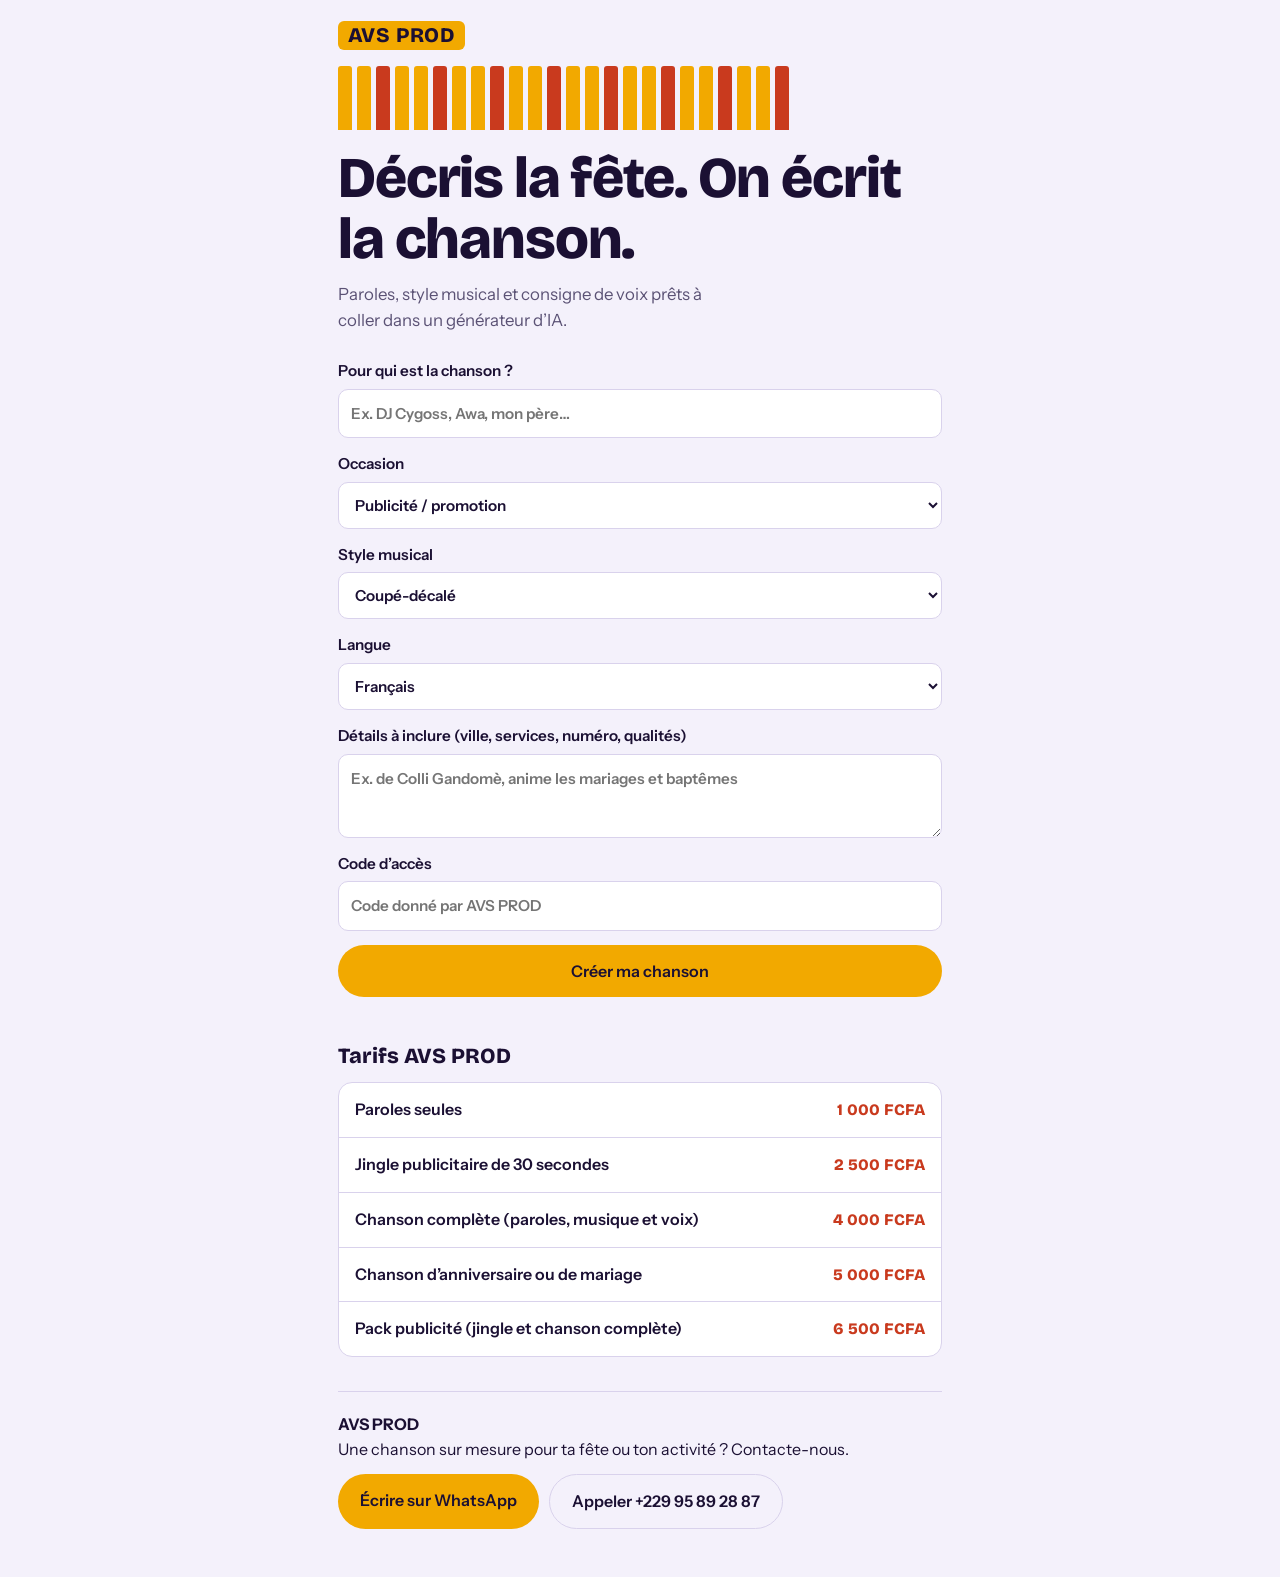
==== public/index.html @ 54320ce5 "Add initial HTML structure for Studio Chanson IA <!DOCTYPE html> <html lang="fr"> <head> <meta ch" ====
<!DOCTYPE html>
<html lang="fr">
<head>
<meta charset="utf-8">
<meta name="viewport" content="width=device-width, initial-scale=1, viewport-fit=cover">
<title>Studio Chanson IA</title>
<link href="https://fonts.googleapis.com/css2?family=Bricolage+Grotesque:wght@500;800&family=Instrument+Sans:wght@400;600&display=swap" rel="stylesheet">
<style>
:root{--bg:#F4F1FB;--ink:#1B1033;--mut:#5B5275;--card:#FFFFFF;--line:#D9D2EC;--sun:#F2A900;--sunink:#1B1033;--red:#C93A1E;box-sizing:border-box;padding-top:env(safe-area-inset-top,0px);padding-bottom:env(safe-area-inset-bottom,0px)}
@media (prefers-color-scheme:dark){:root:not([data-theme="light"]){--bg:#150C2B;--ink:#F4EEFF;--mut:#B3A8D1;--card:#21163F;--line:#3A2C63;--sun:#FFC93C;--sunink:#1B1033;--red:#FF7A59;color-scheme:dark}}
:root[data-theme="dark"]{--bg:#150C2B;--ink:#F4EEFF;--mut:#B3A8D1;--card:#21163F;--line:#3A2C63;--sun:#FFC93C;--sunink:#1B1033;--red:#FF7A59;color-scheme:dark}
*,*::before,*::after{box-sizing:inherit}
html{scroll-padding-top:env(safe-area-inset-top,0px)}
body{margin:0;background:var(--bg);color:var(--ink);font-family:"Instrument Sans",system-ui,sans-serif;line-height:1.55}
main{max-width:640px;margin:0 auto;padding:20px 18px 48px}
h1,h2{font-family:"Bricolage Grotesque",system-ui,sans-serif;line-height:1.05;margin:0}
h1{font-size:clamp(2.3rem,9vw,3.6rem);font-weight:800;letter-spacing:-.02em;margin:18px 0 12px}
h2{font-size:1.35rem;font-weight:800}
.lead{color:var(--mut);font-size:1.05rem;margin:0 0 20px;max-width:34ch}
.eq{display:flex;align-items:flex-end;gap:5px;height:64px}
.eq i{flex:1;max-width:14px;background:var(--sun);border-radius:3px 3px 0 0;height:100%;transform-origin:bottom;animation:bounce 1.1s ease-in-out infinite alternate}
.eq i:nth-child(3n){background:var(--red)}
@keyframes bounce{from{transform:scaleY(.15)}to{transform:scaleY(1)}}
@media (prefers-reduced-motion:reduce){.eq i{animation:none;transform:scaleY(.6)}}
form{display:grid;gap:14px;margin:26px 0}
label{display:grid;gap:6px;font-weight:600;font-size:.95rem}
input,select,textarea{font:inherit;color:var(--ink);background:var(--card);border:1.5px solid var(--line);border-radius:10px;padding:12px;width:100%}
textarea{min-height:84px;resize:vertical}
:focus-visible{outline:3px solid var(--sun);outline-offset:2px}
button,.btn{font:inherit;font-weight:600;cursor:pointer;border-radius:999px;border:0;padding:14px 22px;background:var(--sun);color:var(--sunink);text-decoration:none;display:inline-block;text-align:center}
button.ghost,.btn.ghost{background:transparent;color:var(--ink);border:1.5px solid var(--line)}
button:disabled{opacity:.6;cursor:wait}
#err{color:var(--red);font-weight:600;margin:0}
.res{display:none;gap:18px;margin-top:8px}
.res.on{display:grid}
.box{background:var(--card);border:1.5px solid var(--line);border-radius:14px;padding:16px}
.box pre{white-space:pre-wrap;word-wrap:break-word;font:inherit;margin:10px 0 14px}
.row{display:flex;flex-wrap:wrap;gap:10px}
.small{color:var(--mut);font-size:.9rem;margin:0 0 12px}
.brand{font-family:"Bricolage Grotesque",system-ui,sans-serif;font-weight:800;font-size:1.3rem;letter-spacing:.02em;margin:0 0 14px;color:var(--ink)}
.brand span{background:var(--sun);color:var(--sunink);padding:2px 10px;border-radius:6px}
footer{margin-top:34px;padding-top:20px;border-top:1.5px solid var(--line)}
footer p{margin:0 0 12px}
.tarifs{margin-top:34px}
.tarifs dl{margin:14px 0 0;border:1.5px solid var(--line);border-radius:14px;background:var(--card);overflow:hidden}
.tarifs .t{display:flex;justify-content:space-between;align-items:baseline;gap:14px;padding:14px 16px}
.tarifs .t+.t{border-top:1.5px solid var(--line)}
.tarifs dt{font-weight:600}
.tarifs dd{margin:0;font-family:"Bricolage Grotesque",system-ui,sans-serif;font-weight:800;white-space:nowrap;color:var(--red)}
</style>
</head>
<body>
<main>
<p class="brand"><span>AVS PROD</span></p>
<div class="eq" aria-hidden="true" id="eq"></div>
<h1>Décris la fête. On écrit la chanson.</h1>
<p class="lead">Paroles, style musical et consigne de voix prêts à coller dans un générateur d’IA.</p>

<form id="f">
<label>Pour qui est la chanson ?
<input id="nom" required placeholder="Ex. DJ Cygoss, Awa, mon père…"></label>
<label>Occasion
<select id="occ"><option>Publicité / promotion</option><option>Anniversaire</option><option>Mariage</option><option>Baptême</option><option>Hommage</option><option>Simple plaisir</option></select></label>
<label>Style musical
<select id="sty"><option>Coupé-décalé</option><option>Afrobeat</option><option>Amapiano</option><option>Zouk</option><option>Gospel</option><option>Rap</option><option>Reggae</option></select></label>
<label>Langue
<select id="lng"><option>Français</option><option>Français avec quelques mots en fon</option><option>Anglais</option></select></label>
<label>Détails à inclure (ville, services, numéro, qualités)
<textarea id="det" placeholder="Ex. de Colli Gandomè, anime les mariages et baptêmes"></textarea></label>
<label>Code d’accès
<input id="code" type="password" required autocomplete="off" placeholder="Code donné par AVS PROD"></label>
<button type="submit" id="go">Créer ma chanson</button>
<p id="err" role="alert"></p>
</form>

<section class="res" id="res" aria-live="polite">
<div class="box"><h2>Paroles</h2><pre id="par"></pre><button class="ghost" data-c="par">Copier les paroles</button></div>
<div class="box"><h2>Style musical</h2><p class="small">À coller dans le champ « style » d’un générateur de musique.</p><pre id="mus"></pre><button class="ghost" data-c="mus">Copier le style</button></div>
<div class="box"><h2>Voix</h2><p class="small">À coller dans un générateur de voix.</p><pre id="voi"></pre><button class="ghost" data-c="voi">Copier la consigne</button></div>
<div class="box"><h2>Musique</h2><p class="small">Génère un extrait de 30 secondes avec le style ci-dessus.</p>
<button id="gen">Générer la musique</button><p id="gerr" role="alert" style="color:var(--red);font-weight:600"></p><audio id="aud" controls style="width:100%;margin-top:10px;display:none"></audio></div>
<div class="box"><h2>Ou génère ailleurs</h2><p class="small">Ces services ont chacun leurs limites gratuites.</p>
<div class="row"><a class="btn" href="https://suno.com" target="_blank" rel="noopener">Musique : Suno</a><a class="btn ghost" href="https://elevenlabs.io" target="_blank" rel="noopener">Voix : ElevenLabs</a><a class="btn ghost" href="https://huggingface.co/spaces/facebook/MusicGen" target="_blank" rel="noopener">Gratuit : MusicGen</a></div></div>
</section>
<section class="tarifs">
<h2>Tarifs AVS PROD</h2>
<dl>
<div class="t"><dt>Paroles seules</dt><dd>1&nbsp;000 FCFA</dd></div>
<div class="t"><dt>Jingle publicitaire de 30 secondes</dt><dd>2&nbsp;500 FCFA</dd></div>
<div class="t"><dt>Chanson complète (paroles, musique et voix)</dt><dd>4&nbsp;000 FCFA</dd></div>
<div class="t"><dt>Chanson d’anniversaire ou de mariage</dt><dd>5&nbsp;000 FCFA</dd></div>
<div class="t"><dt>Pack publicité (jingle et chanson complète)</dt><dd>6&nbsp;500 FCFA</dd></div>
</dl>
</section>
<footer>
<p><strong>AVS PROD</strong><br>Une chanson sur mesure pour ta fête ou ton activité ? Contacte-nous.</p>
<div class="row"><a class="btn" href="https://wa.me/22995892887" target="_blank" rel="noopener">Écrire sur WhatsApp</a><a class="btn ghost" href="tel:+22995892887">Appeler +229 95 89 28 87</a></div>
</footer>
</main>
<script>
var eq=document.getElementById("eq");
for(var i=0;i<24;i++){var b=document.createElement("i");b.style.animationDelay=(i*0.07)+"s";b.style.animationDuration=(0.7+(i%5)*0.15)+"s";eq.appendChild(b);}
var $=function(id){return document.getElementById(id)};
document.querySelectorAll("[data-c]").forEach(function(btn){btn.addEventListener("click",function(){
  var t=$(btn.getAttribute("data-c")).textContent,old=btn.textContent;
  try{navigator.clipboard.writeText(t).then(function(){btn.textContent="Copié";setTimeout(function(){btn.textContent=old},1500)},function(){btn.textContent="Copie impossible"})}catch(e){btn.textContent="Copie impossible"}
});});
$("f").addEventListener("submit",async function(e){
  e.preventDefault();
  $("err").textContent="";
  var go=$("go");go.disabled=true;go.textContent="Écriture en cours…";
  try{
    var rep=await fetch("/api/paroles",{method:"POST",headers:{"Content-Type":"application/json"},body:JSON.stringify({code:$("code").value,nom:$("nom").value,occasion:$("occ").value,style:$("sty").value,langue:$("lng").value,details:$("det").value})});
    if(!rep.ok){throw new Error(await rep.text())}
    var r=await rep.json();
    $("par").textContent=r.paroles;$("mus").textContent=r.style_musical;$("voi").textContent=r.voix;
    $("res").classList.add("on");$("res").scrollIntoView({behavior:"smooth"});
  }catch(x){
    $("err").textContent=x&&x.message?x.message:"La chanson n’a pas pu être écrite. Réessaie.";
  }
  go.disabled=false;go.textContent="Créer ma chanson";
});
$("gen").addEventListener("click",async function(){
  var g=$("gen");$("gerr").textContent="";g.disabled=true;g.textContent="Création en cours…";
  try{
    var rep=await fetch("/api/musique",{method:"POST",headers:{"Content-Type":"application/json"},body:JSON.stringify({code:$("code").value,prompt:$("mus").textContent,secondes:30})});
    if(!rep.ok){throw new Error(await rep.text())}
    var blob=await rep.blob();var a=$("aud");a.src=URL.createObjectURL(blob);a.style.display="block";a.play();
  }catch(x){$("gerr").textContent=x&&x.message?x.message:"La musique n’a pas pu être créée. Réessaie."}
  g.disabled=false;g.textContent="Générer la musique";
});
</script>
</body>
</html>
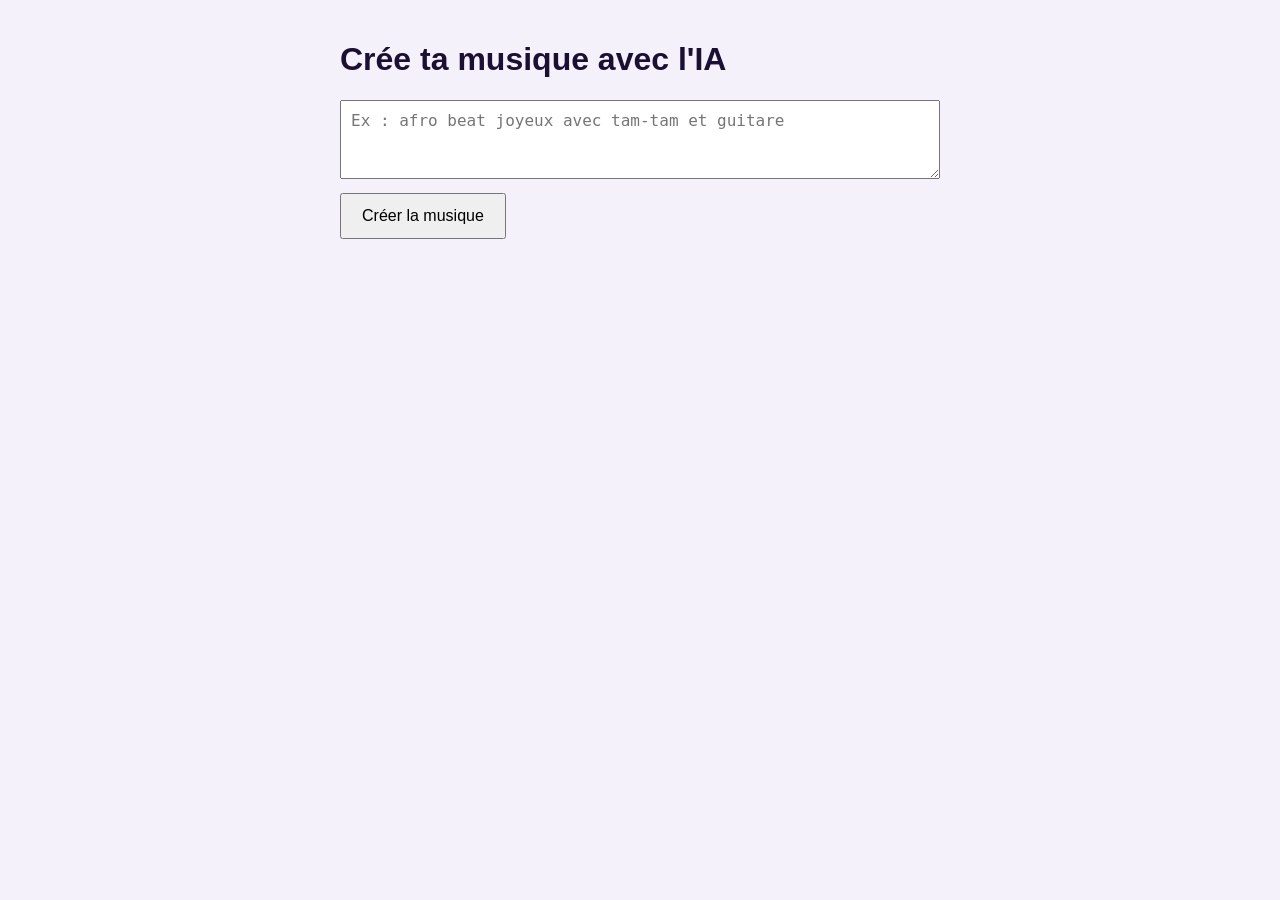
==== commit 1a45775e: "Update HTML structure and styles for music creation <!DOCTYPE html> <html lang="fr"> <head> <meta" ====
--- a/public/index.html
+++ b/public/index.html
@@ -2,132 +2,52 @@
 <html lang="fr">
 <head>
 <meta charset="utf-8">
-<meta name="viewport" content="width=device-width, initial-scale=1, viewport-fit=cover">
-<title>Studio Chanson IA</title>
-<link href="https://fonts.googleapis.com/css2?family=Bricolage+Grotesque:wght@500;800&family=Instrument+Sans:wght@400;600&display=swap" rel="stylesheet">
+<meta name="viewport" content="width=device-width, initial-scale=1">
+<title>Musique IA - AVS PROD</title>
 <style>
-:root{--bg:#F4F1FB;--ink:#1B1033;--mut:#5B5275;--card:#FFFFFF;--line:#D9D2EC;--sun:#F2A900;--sunink:#1B1033;--red:#C93A1E;box-sizing:border-box;padding-top:env(safe-area-inset-top,0px);padding-bottom:env(safe-area-inset-bottom,0px)}
-@media (prefers-color-scheme:dark){:root:not([data-theme="light"]){--bg:#150C2B;--ink:#F4EEFF;--mut:#B3A8D1;--card:#21163F;--line:#3A2C63;--sun:#FFC93C;--sunink:#1B1033;--red:#FF7A59;color-scheme:dark}}
-:root[data-theme="dark"]{--bg:#150C2B;--ink:#F4EEFF;--mut:#B3A8D1;--card:#21163F;--line:#3A2C63;--sun:#FFC93C;--sunink:#1B1033;--red:#FF7A59;color-scheme:dark}
-*,*::before,*::after{box-sizing:inherit}
-html{scroll-padding-top:env(safe-area-inset-top,0px)}
-body{margin:0;background:var(--bg);color:var(--ink);font-family:"Instrument Sans",system-ui,sans-serif;line-height:1.55}
-main{max-width:640px;margin:0 auto;padding:20px 18px 48px}
-h1,h2{font-family:"Bricolage Grotesque",system-ui,sans-serif;line-height:1.05;margin:0}
-h1{font-size:clamp(2.3rem,9vw,3.6rem);font-weight:800;letter-spacing:-.02em;margin:18px 0 12px}
-h2{font-size:1.35rem;font-weight:800}
-.lead{color:var(--mut);font-size:1.05rem;margin:0 0 20px;max-width:34ch}
-.eq{display:flex;align-items:flex-end;gap:5px;height:64px}
-.eq i{flex:1;max-width:14px;background:var(--sun);border-radius:3px 3px 0 0;height:100%;transform-origin:bottom;animation:bounce 1.1s ease-in-out infinite alternate}
-.eq i:nth-child(3n){background:var(--red)}
-@keyframes bounce{from{transform:scaleY(.15)}to{transform:scaleY(1)}}
-@media (prefers-reduced-motion:reduce){.eq i{animation:none;transform:scaleY(.6)}}
-form{display:grid;gap:14px;margin:26px 0}
-label{display:grid;gap:6px;font-weight:600;font-size:.95rem}
-input,select,textarea{font:inherit;color:var(--ink);background:var(--card);border:1.5px solid var(--line);border-radius:10px;padding:12px;width:100%}
-textarea{min-height:84px;resize:vertical}
-:focus-visible{outline:3px solid var(--sun);outline-offset:2px}
-button,.btn{font:inherit;font-weight:600;cursor:pointer;border-radius:999px;border:0;padding:14px 22px;background:var(--sun);color:var(--sunink);text-decoration:none;display:inline-block;text-align:center}
-button.ghost,.btn.ghost{background:transparent;color:var(--ink);border:1.5px solid var(--line)}
-button:disabled{opacity:.6;cursor:wait}
-#err{color:var(--red);font-weight:600;margin:0}
-.res{display:none;gap:18px;margin-top:8px}
-.res.on{display:grid}
-.box{background:var(--card);border:1.5px solid var(--line);border-radius:14px;padding:16px}
-.box pre{white-space:pre-wrap;word-wrap:break-word;font:inherit;margin:10px 0 14px}
-.row{display:flex;flex-wrap:wrap;gap:10px}
-.small{color:var(--mut);font-size:.9rem;margin:0 0 12px}
-.brand{font-family:"Bricolage Grotesque",system-ui,sans-serif;font-weight:800;font-size:1.3rem;letter-spacing:.02em;margin:0 0 14px;color:var(--ink)}
-.brand span{background:var(--sun);color:var(--sunink);padding:2px 10px;border-radius:6px}
-footer{margin-top:34px;padding-top:20px;border-top:1.5px solid var(--line)}
-footer p{margin:0 0 12px}
-.tarifs{margin-top:34px}
-.tarifs dl{margin:14px 0 0;border:1.5px solid var(--line);border-radius:14px;background:var(--card);overflow:hidden}
-.tarifs .t{display:flex;justify-content:space-between;align-items:baseline;gap:14px;padding:14px 16px}
-.tarifs .t+.t{border-top:1.5px solid var(--line)}
-.tarifs dt{font-weight:600}
-.tarifs dd{margin:0;font-family:"Bricolage Grotesque",system-ui,sans-serif;font-weight:800;white-space:nowrap;color:var(--red)}
+body{font-family:Arial,sans-serif;margin:0;padding:20px;background:#F4F1FB;color:#1B1033}
+main{max-width:600px;margin:0 auto}
+textarea{width:100%;padding:10px;font-size:16px;box-sizing:border-box}
+button{margin-top:10px;padding:12px 20px;font-size:16px}
 </style>
 </head>
 <body>
 <main>
-<p class="brand"><span>AVS PROD</span></p>
-<div class="eq" aria-hidden="true" id="eq"></div>
-<h1>Décris la fête. On écrit la chanson.</h1>
-<p class="lead">Paroles, style musical et consigne de voix prêts à coller dans un générateur d’IA.</p>
+  <h1>Crée ta musique avec l'IA</h1>
+  <textarea id="mus-prompt" rows="3" placeholder="Ex : afro beat joyeux avec tam-tam et guitare"></textarea>
+  <button id="mus-btn">Créer la musique</button>
+  <p id="mus-statut"></p>
+  <audio id="mus-lecteur" controls style="display:none;width:100%"></audio>
+  <a id="mus-lien" style="display:none" download="musique-avs-prod.flac">Télécharger</a>
+</main>
 
-<form id="f">
-<label>Pour qui est la chanson ?
-<input id="nom" required placeholder="Ex. DJ Cygoss, Awa, mon père…"></label>
-<label>Occasion
-<select id="occ"><option>Publicité / promotion</option><option>Anniversaire</option><option>Mariage</option><option>Baptême</option><option>Hommage</option><option>Simple plaisir</option></select></label>
-<label>Style musical
-<select id="sty"><option>Coupé-décalé</option><option>Afrobeat</option><option>Amapiano</option><option>Zouk</option><option>Gospel</option><option>Rap</option><option>Reggae</option></select></label>
-<label>Langue
-<select id="lng"><option>Français</option><option>Français avec quelques mots en fon</option><option>Anglais</option></select></label>
-<label>Détails à inclure (ville, services, numéro, qualités)
-<textarea id="det" placeholder="Ex. de Colli Gandomè, anime les mariages et baptêmes"></textarea></label>
-<label>Code d’accès
-<input id="code" type="password" required autocomplete="off" placeholder="Code donné par AVS PROD"></label>
-<button type="submit" id="go">Créer ma chanson</button>
-<p id="err" role="alert"></p>
-</form>
-
-<section class="res" id="res" aria-live="polite">
-<div class="box"><h2>Paroles</h2><pre id="par"></pre><button class="ghost" data-c="par">Copier les paroles</button></div>
-<div class="box"><h2>Style musical</h2><p class="small">À coller dans le champ « style » d’un générateur de musique.</p><pre id="mus"></pre><button class="ghost" data-c="mus">Copier le style</button></div>
-<div class="box"><h2>Voix</h2><p class="small">À coller dans un générateur de voix.</p><pre id="voi"></pre><button class="ghost" data-c="voi">Copier la consigne</button></div>
-<div class="box"><h2>Musique</h2><p class="small">Génère un extrait de 30 secondes avec le style ci-dessus.</p>
-<button id="gen">Générer la musique</button><p id="gerr" role="alert" style="color:var(--red);font-weight:600"></p><audio id="aud" controls style="width:100%;margin-top:10px;display:none"></audio></div>
-<div class="box"><h2>Ou génère ailleurs</h2><p class="small">Ces services ont chacun leurs limites gratuites.</p>
-<div class="row"><a class="btn" href="https://suno.com" target="_blank" rel="noopener">Musique : Suno</a><a class="btn ghost" href="https://elevenlabs.io" target="_blank" rel="noopener">Voix : ElevenLabs</a><a class="btn ghost" href="https://huggingface.co/spaces/facebook/MusicGen" target="_blank" rel="noopener">Gratuit : MusicGen</a></div></div>
-</section>
-<section class="tarifs">
-<h2>Tarifs AVS PROD</h2>
-<dl>
-<div class="t"><dt>Paroles seules</dt><dd>1&nbsp;000 FCFA</dd></div>
-<div class="t"><dt>Jingle publicitaire de 30 secondes</dt><dd>2&nbsp;500 FCFA</dd></div>
-<div class="t"><dt>Chanson complète (paroles, musique et voix)</dt><dd>4&nbsp;000 FCFA</dd></div>
-<div class="t"><dt>Chanson d’anniversaire ou de mariage</dt><dd>5&nbsp;000 FCFA</dd></div>
-<div class="t"><dt>Pack publicité (jingle et chanson complète)</dt><dd>6&nbsp;500 FCFA</dd></div>
-</dl>
-</section>
-<footer>
-<p><strong>AVS PROD</strong><br>Une chanson sur mesure pour ta fête ou ton activité ? Contacte-nous.</p>
-<div class="row"><a class="btn" href="https://wa.me/22995892887" target="_blank" rel="noopener">Écrire sur WhatsApp</a><a class="btn ghost" href="tel:+22995892887">Appeler +229 95 89 28 87</a></div>
-</footer>
-</main>
 <script>
-var eq=document.getElementById("eq");
-for(var i=0;i<24;i++){var b=document.createElement("i");b.style.animationDelay=(i*0.07)+"s";b.style.animationDuration=(0.7+(i%5)*0.15)+"s";eq.appendChild(b);}
-var $=function(id){return document.getElementById(id)};
-document.querySelectorAll("[data-c]").forEach(function(btn){btn.addEventListener("click",function(){
-  var t=$(btn.getAttribute("data-c")).textContent,old=btn.textContent;
-  try{navigator.clipboard.writeText(t).then(function(){btn.textContent="Copié";setTimeout(function(){btn.textContent=old},1500)},function(){btn.textContent="Copie impossible"})}catch(e){btn.textContent="Copie impossible"}
-});});
-$("f").addEventListener("submit",async function(e){
-  e.preventDefault();
-  $("err").textContent="";
-  var go=$("go");go.disabled=true;go.textContent="Écriture en cours…";
-  try{
-    var rep=await fetch("/api/paroles",{method:"POST",headers:{"Content-Type":"application/json"},body:JSON.stringify({code:$("code").value,nom:$("nom").value,occasion:$("occ").value,style:$("sty").value,langue:$("lng").value,details:$("det").value})});
-    if(!rep.ok){throw new Error(await rep.text())}
-    var r=await rep.json();
-    $("par").textContent=r.paroles;$("mus").textContent=r.style_musical;$("voi").textContent=r.voix;
-    $("res").classList.add("on");$("res").scrollIntoView({behavior:"smooth"});
-  }catch(x){
-    $("err").textContent=x&&x.message?x.message:"La chanson n’a pas pu être écrite. Réessaie.";
+const musBtn = document.getElementById("mus-btn");
+musBtn.addEventListener("click", async () => {
+  const prompt = document.getElementById("mus-prompt").value.trim();
+  const statut = document.getElementById("mus-statut");
+  const lecteur = document.getElementById("mus-lecteur");
+  const lien = document.getElementById("mus-lien");
+  if (!prompt) { statut.textContent = "Écris d'abord une description."; return; }
+  musBtn.disabled = true;
+  statut.textContent = "Création en cours… (30 à 60 secondes)";
+  try {
+    const res = await fetch("/.netlify/functions/music", {
+      method: "POST",
+      body: JSON.stringify({ prompt }),
+    });
+    const data = await res.json();
+    if (!res.ok) throw new Error(data.error || "Erreur");
+    const url = "data:" + data.type + ";base64," + data.audio;
+    lecteur.src = url;
+    lecteur.style.display = "block";
+    lien.href = url;
+    lien.style.display = "inline";
+    statut.textContent = "Ta musique est prête !";
+  } catch (e) {
+    statut.textContent = "Erreur : " + e.message + " (réessaie dans une minute)";
   }
-  go.disabled=false;go.textContent="Créer ma chanson";
-});
-$("gen").addEventListener("click",async function(){
-  var g=$("gen");$("gerr").textContent="";g.disabled=true;g.textContent="Création en cours…";
-  try{
-    var rep=await fetch("/api/musique",{method:"POST",headers:{"Content-Type":"application/json"},body:JSON.stringify({code:$("code").value,prompt:$("mus").textContent,secondes:30})});
-    if(!rep.ok){throw new Error(await rep.text())}
-    var blob=await rep.blob();var a=$("aud");a.src=URL.createObjectURL(blob);a.style.display="block";a.play();
-  }catch(x){$("gerr").textContent=x&&x.message?x.message:"La musique n’a pas pu être créée. Réessaie."}
-  g.disabled=false;g.textContent="Générer la musique";
+  musBtn.disabled = false;
 });
 </script>
 </body>
